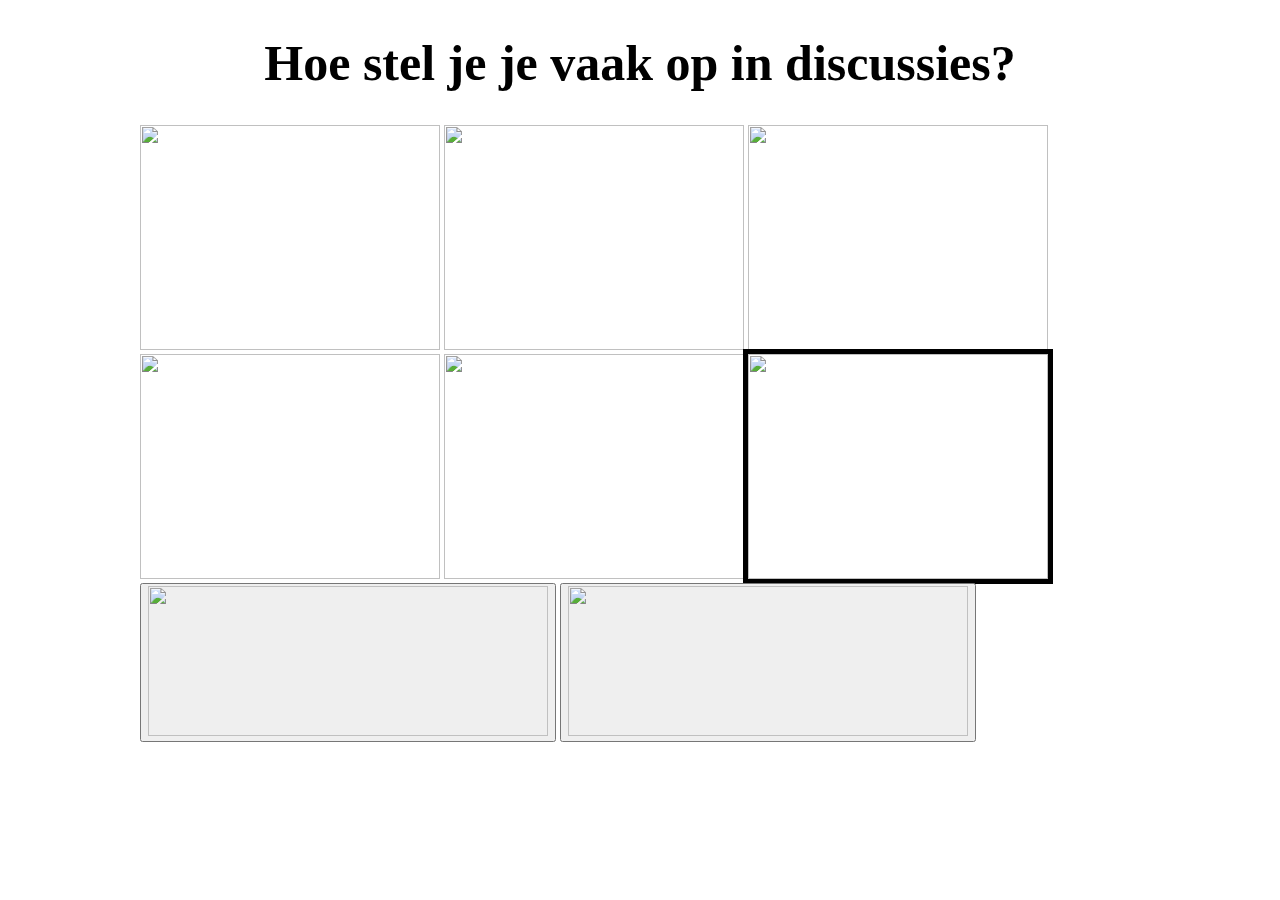
==== index.html @ 3a34c9e2 "Add files via upload" ====
<!doctype html>
<html>
<head>
<meta charset="utf-8">
<title>Vraag 1</title>
<link href="style.css" rel="stylesheet" type="text/css">
	
		 <script type = "text/javascript">
        
            function WriteCookie() {
			   Answer1Result = escape(document.quiz.hats.value) + ";"; 
               document.cookie = "Answer1=" + Answer1Result + "path=/";
			   document.forms["quiz"].submit();
            }
			 
			 function ShowCookie() {
  			 alert(document.cookie);
			 }
			 
      	</script>      
	
</head>

<body>
<h1>Hoe stel je je vaak op in discussies?</h1>
	
<form action="q2.html" name = "quiz">

<label>
  <input type="radio" name="hats" value="green" checked>
  <img src="images/__green.png" width="300" height="225">
</label>

<label>
  <input type="radio" name="hats" value="blue" checked>
  <img src="images/__blue.png" width="300" height="225">
</label>

<label>
  <input type="radio" name="hats" value="yellow" checked>
  <img src="images/__yellow.png" width="300" height="225">
</label>

<label>
  <input type="radio" name="hats" value="red" checked>
  <img src="images/__red.png" width="300" height="225">
</label>

<label>
  <input type="radio" name="hats" value="white" checked>
  <img src="images/__white.png" width="300" height="225">
</label>

<label>
  <input type="radio" name="hats" value="black" checked>
  <img src="images/__black.png" width="300" height="225">
</label>
	
<div>
<button type="button" onclick="WriteCookie()"><img src="images/next.png" width="400" height="150" alt=""/></button>
<button type="button" onclick="ShowCookie()"><img src="images/next.png" width="400" height="150" alt=""/></button>
</div>

</form>

</body>
</html>
---- style.css ----
@charset "utf-8";
/* CSS Document */

body
{
	width: 1000px;
	margin: 0 auto;
}

h1
{
	font-family: Calibri;
	text-align: center; 
	font-size: 50px; 
}

/* HIDE RADIO */
[type=radio]
{ 
	position: absolute;
	opacity: 0;
	width: 0;
	height: 0;
}

/* IMAGE STYLES */
[type=radio] + img
{
	cursor: pointer;
}

/* CHECKED STYLES */
[type=radio]:checked + img
{
	outline: 5px solid #000;
}
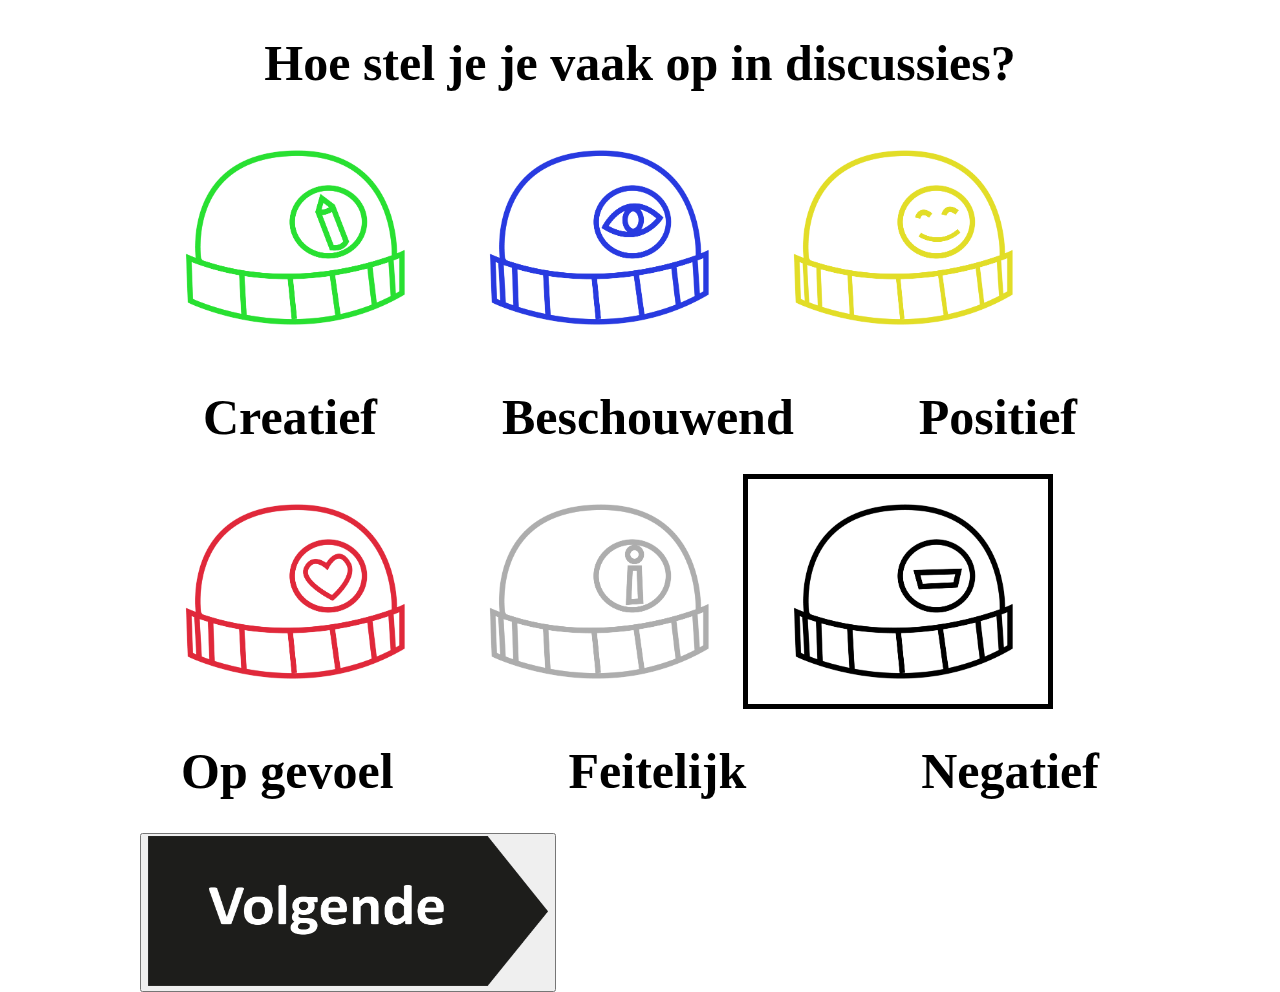
==== commit 5a06f902: "Add files via upload" ====
--- a/index.html
+++ b/index.html
@@ -41,6 +41,8 @@
   <img src="images/__yellow.png" width="300" height="225">
 </label>
 
+<h1>Creatief&nbsp;&nbsp;&nbsp;&nbsp;&nbsp;&nbsp;&nbsp;&nbsp;&nbsp;&nbsp;Beschouwend&nbsp;&nbsp;&nbsp;&nbsp;&nbsp;&nbsp;&nbsp;&nbsp;&nbsp;&nbsp;Positief</h1>	
+	
 <label>
   <input type="radio" name="hats" value="red" checked>
   <img src="images/__red.png" width="300" height="225">
@@ -56,9 +58,10 @@
   <img src="images/__black.png" width="300" height="225">
 </label>
 	
+<h1>Op gevoel&nbsp;&nbsp;&nbsp;&nbsp;&nbsp;&nbsp;&nbsp;&nbsp;&nbsp;&nbsp;&nbsp;&nbsp;&nbsp;&nbsp;Feitelijk&nbsp;&nbsp;&nbsp;&nbsp;&nbsp;&nbsp;&nbsp;&nbsp;&nbsp;&nbsp;&nbsp;&nbsp;&nbsp;&nbsp;Negatief</h1>	
+	
 <div>
 <button type="button" onclick="WriteCookie()"><img src="images/next.png" width="400" height="150" alt=""/></button>
-<button type="button" onclick="ShowCookie()"><img src="images/next.png" width="400" height="150" alt=""/></button>
 </div>
 
 </form>
--- a/style.css
+++ b/style.css
@@ -13,6 +13,28 @@
 	text-align: center; 
 	font-size: 50px; 
 }
+
+h2
+{
+	font-family: Calibri;
+	text-align:left; 
+	font-size: 25px; 
+}
+
+h3
+{
+	font-family: Calibri;
+	text-align:left; 
+	font-size: 50px; 
+}
+
+h4
+{
+	font-family: Calibri;
+	text-align:left; 
+	font-size: 14px; 
+}
+
 
 /* HIDE RADIO */
 [type=radio]
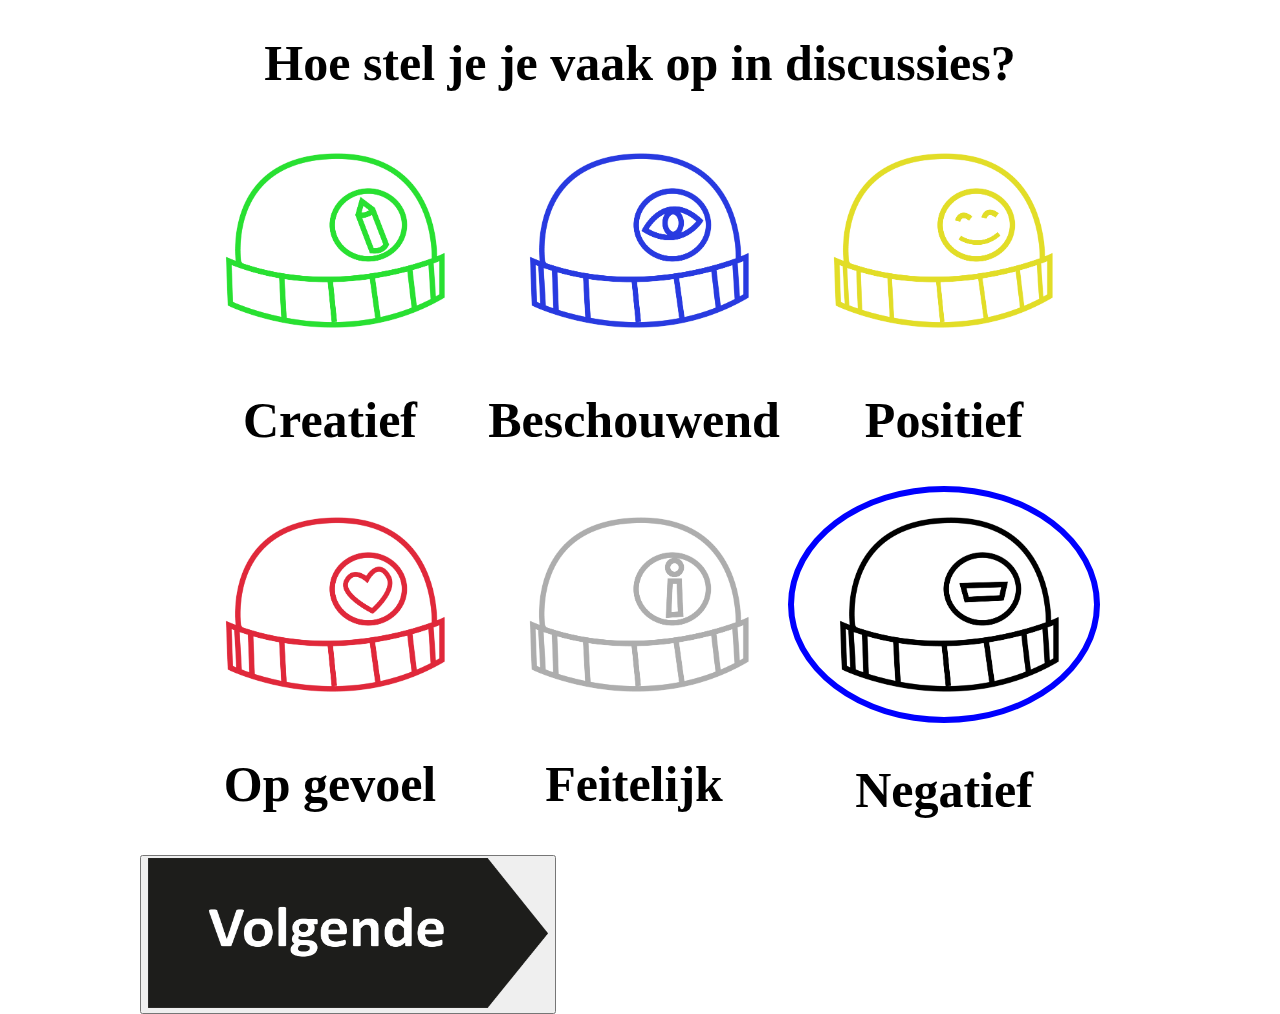
==== commit 38829da0: "Add files via upload" ====
--- a/index.html
+++ b/index.html
@@ -9,7 +9,7 @@
         
             function WriteCookie() {
 			   Answer1Result = escape(document.quiz.hats.value) + ";"; 
-               document.cookie = "Answer1=" + Answer1Result + "path=/";
+               document.cookie = "Vraag1=" + Answer1Result + "path=/";
 			   document.forms["quiz"].submit();
             }
 			 
@@ -25,40 +25,47 @@
 <h1>Hoe stel je je vaak op in discussies?</h1>
 	
 <form action="q2.html" name = "quiz">
-
-<label>
+	
+<table style="width: 300px;">
+	<tbody>
+		<tr>
+			<td><label>
   <input type="radio" name="hats" value="green" checked>
   <img src="images/__green.png" width="300" height="225">
-</label>
-
-<label>
+				<h1>Creatief</h1>
+</label></td>
+			<td><label>
   <input type="radio" name="hats" value="blue" checked>
   <img src="images/__blue.png" width="300" height="225">
-</label>
-
-<label>
+				<h1>Beschouwend</h1>
+</label></td>
+			<td><label>
   <input type="radio" name="hats" value="yellow" checked>
   <img src="images/__yellow.png" width="300" height="225">
-</label>
-
-<h1>Creatief&nbsp;&nbsp;&nbsp;&nbsp;&nbsp;&nbsp;&nbsp;&nbsp;&nbsp;&nbsp;Beschouwend&nbsp;&nbsp;&nbsp;&nbsp;&nbsp;&nbsp;&nbsp;&nbsp;&nbsp;&nbsp;Positief</h1>	
-	
-<label>
+				<h1>Positief</h1>
+</label></td>
+		</tr>
+		<tr>
+			<td><label>
   <input type="radio" name="hats" value="red" checked>
   <img src="images/__red.png" width="300" height="225">
+				<h1>Op gevoel</h1>
 </label>
-
-<label>
+</td>
+			<td><label>
   <input type="radio" name="hats" value="white" checked>
   <img src="images/__white.png" width="300" height="225">
-</label>
-
-<label>
+				<h1>Feitelijk</h1>
+</label></td>
+			<td><label>
   <input type="radio" name="hats" value="black" checked>
   <img src="images/__black.png" width="300" height="225">
-</label>
-	
-<h1>Op gevoel&nbsp;&nbsp;&nbsp;&nbsp;&nbsp;&nbsp;&nbsp;&nbsp;&nbsp;&nbsp;&nbsp;&nbsp;&nbsp;&nbsp;Feitelijk&nbsp;&nbsp;&nbsp;&nbsp;&nbsp;&nbsp;&nbsp;&nbsp;&nbsp;&nbsp;&nbsp;&nbsp;&nbsp;&nbsp;Negatief</h1>	
+				<h1>Negatief</h1>
+</label></td>
+		</tr>
+	</tbody>
+</table>	
+
 	
 <div>
 <button type="button" onclick="WriteCookie()"><img src="images/next.png" width="400" height="150" alt=""/></button>
--- a/style.css
+++ b/style.css
@@ -17,14 +17,14 @@
 h2
 {
 	font-family: Calibri;
-	text-align:left; 
+	text-align:center; 
 	font-size: 25px; 
 }
 
 h3
 {
 	font-family: Calibri;
-	text-align:left; 
+	text-align:center; 
 	font-size: 50px; 
 }
 
@@ -54,5 +54,13 @@
 /* CHECKED STYLES */
 [type=radio]:checked + img
 {
-	outline: 5px solid #000;
+	border: 6px solid blue;
+	border-radius: 50%;
+	float:none;
+}
+
+
+table {
+    margin-left:auto; 
+    margin-right:auto;
 }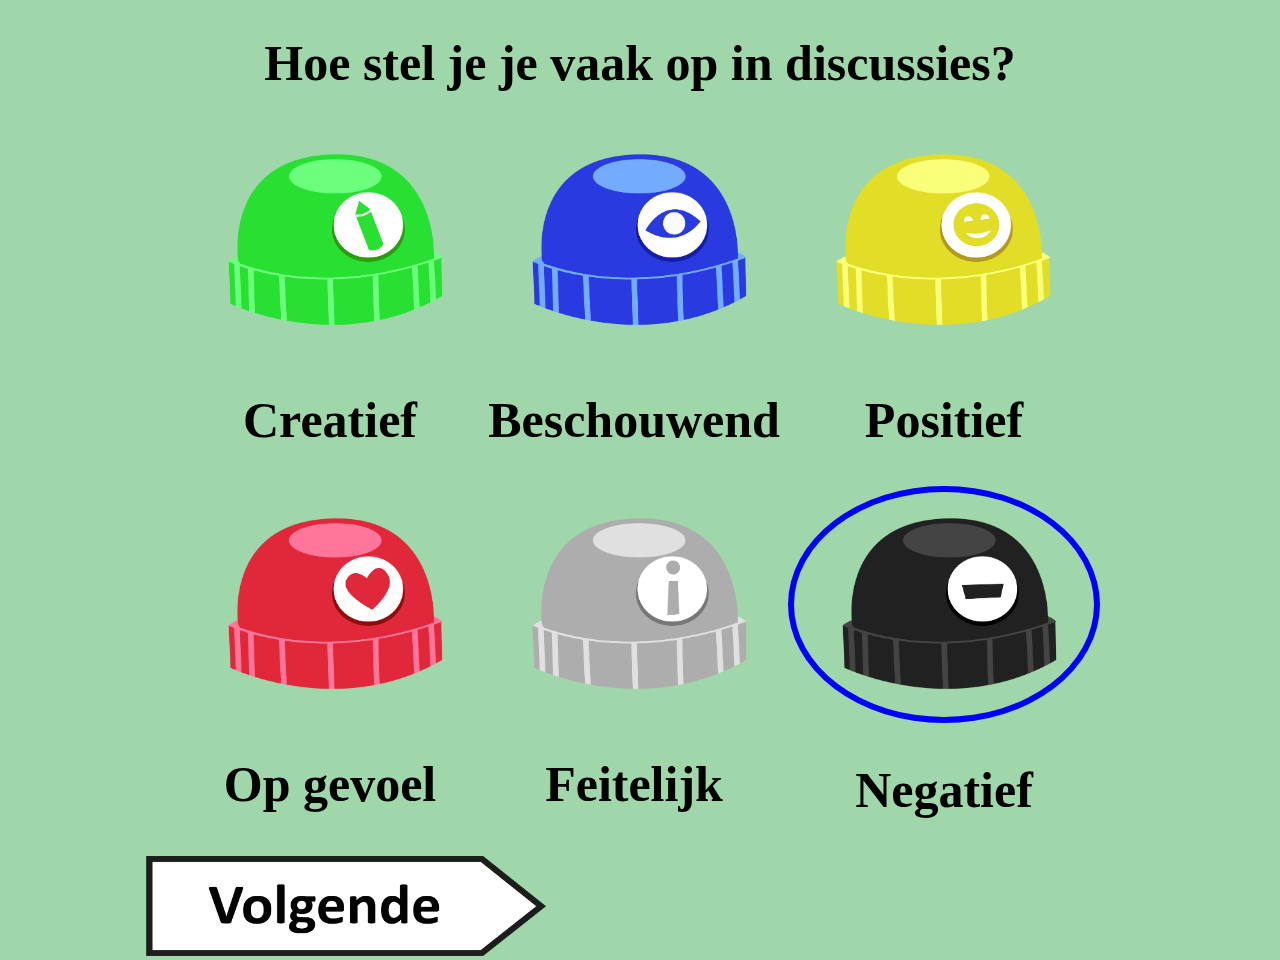
==== commit f69c3ac7: "Add files via upload" ====
--- a/index.html
+++ b/index.html
@@ -9,14 +9,10 @@
         
             function WriteCookie() {
 			   Answer1Result = escape(document.quiz.hats.value) + ";"; 
-               document.cookie = "Vraag1=" + Answer1Result + "path=/";
+               document.cookie = "ArjQ1=" + Answer1Result + "path=/";
 			   document.forms["quiz"].submit();
             }
-			 
-			 function ShowCookie() {
-  			 alert(document.cookie);
-			 }
-			 
+
       	</script>      
 	
 </head>
@@ -30,46 +26,45 @@
 	<tbody>
 		<tr>
 			<td><label>
-  <input type="radio" name="hats" value="green" checked>
+  <input type="radio" name="hats" value="1" checked>
   <img src="images/__green.png" width="300" height="225">
 				<h1>Creatief</h1>
 </label></td>
 			<td><label>
-  <input type="radio" name="hats" value="blue" checked>
+  <input type="radio" name="hats" value="2" checked>
   <img src="images/__blue.png" width="300" height="225">
 				<h1>Beschouwend</h1>
 </label></td>
 			<td><label>
-  <input type="radio" name="hats" value="yellow" checked>
+  <input type="radio" name="hats" value="3" checked>
   <img src="images/__yellow.png" width="300" height="225">
 				<h1>Positief</h1>
 </label></td>
 		</tr>
 		<tr>
 			<td><label>
-  <input type="radio" name="hats" value="red" checked>
+  <input type="radio" name="hats" value="4" checked>
   <img src="images/__red.png" width="300" height="225">
-				<h1>Op gevoel</h1>
+  <h1>Op gevoel</h1>
 </label>
 </td>
 			<td><label>
-  <input type="radio" name="hats" value="white" checked>
+  <input type="radio" name="hats" value="5" checked>
   <img src="images/__white.png" width="300" height="225">
 				<h1>Feitelijk</h1>
 </label></td>
 			<td><label>
-  <input type="radio" name="hats" value="black" checked>
+  <input type="radio" name="hats" value="6" checked>
   <img src="images/__black.png" width="300" height="225">
 				<h1>Negatief</h1>
 </label></td>
 		</tr>
 	</tbody>
 </table>	
+	
 
-	
-<div>
-<button type="button" onclick="WriteCookie()"><img src="images/next.png" width="400" height="150" alt=""/></button>
-</div>
+<button type="button" onclick="WriteCookie()"><img src="images/next.png" width="400" height="100" alt=""/></button>
+
 
 </form>
 
--- a/style.css
+++ b/style.css
@@ -5,6 +5,18 @@
 {
 	width: 1000px;
 	margin: 0 auto;
+	background-color: #9FD7AA;
+}
+
+div
+{
+
+}
+
+.button 
+{
+	color: #9FD7AA;
+	background-color: #9FD7AA;
 }
 
 h1
@@ -35,6 +47,11 @@
 	font-size: 14px; 
 }
 
+h5
+{
+background-color: #9FD7AA;	
+}
+
 
 /* HIDE RADIO */
 [type=radio]
@@ -43,6 +60,18 @@
 	opacity: 0;
 	width: 0;
 	height: 0;
+}
+
+button 
+{
+  color: #9FD7AA;
+  background-color: #9FD7AA;
+	border: none;
+}
+
+
+img:hover {
+  opacity: 0.5;
 }
 
 /* IMAGE STYLES */
@@ -63,4 +92,4 @@
 table {
     margin-left:auto; 
     margin-right:auto;
-}+}
